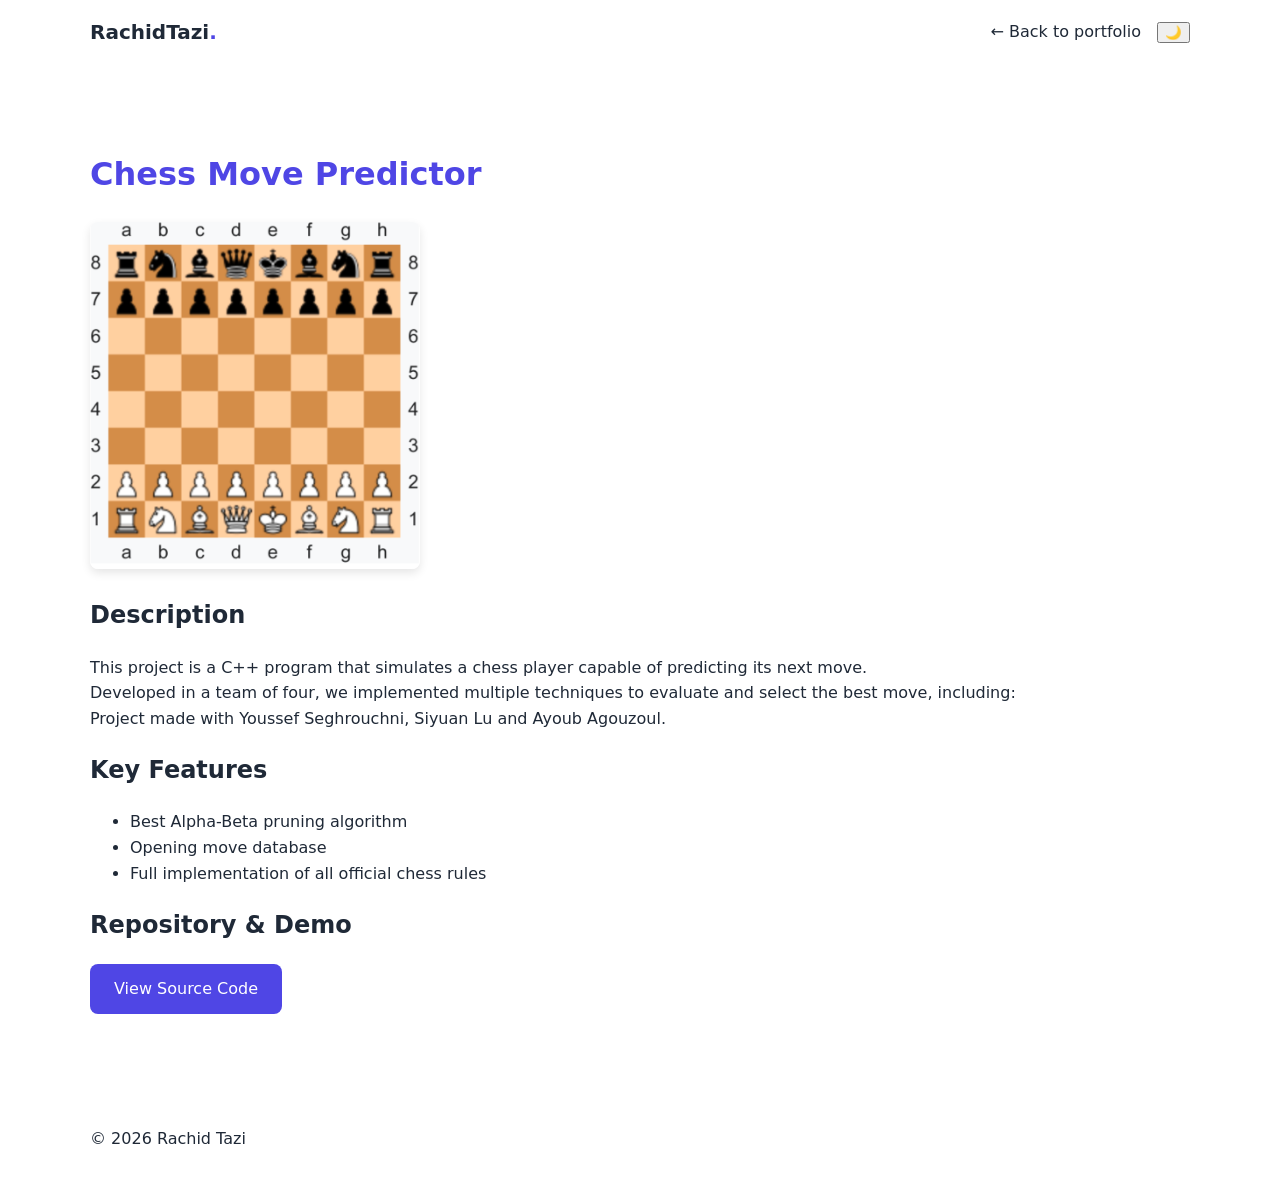
==== projects/chess.html @ f30f595a "Initial commit - deploy portfolio site" ====
<!DOCTYPE html>
<html lang="en">
  <head>
    <meta charset="UTF-8" />
    <meta name="viewport" content="width=device-width, initial-scale=1.0" />
    <title>Chess Move Predictor</title>
    <!-- Re‑use main stylesheet and JS -->
    <link rel="stylesheet" href="../styles/style.css" />
  </head>
  <body>
    <header>
      <nav id="navbar" class="container">
        <a href="../index.html" class="logo">RachidTazi<span class="accent">.</span></a>
        <button id="nav-toggle" aria-label="Toggle navigation">
          <span></span><span></span><span></span>
        </button>
        <ul class="nav-links">
          <li><a href="../index.html#projects">← Back to portfolio</a></li>
          <li><button id="theme-toggle" aria-label="Toggle theme">🌙</button></li>
        </ul>
      </nav>
    </header>

    <main class="container section">
      <h1 class="accent">Chess Move Predictor</h1>
      <p class="subtitle"><!-- One‑line project tagline --> </p>

      <!-- Screenshot or GIF -->
      <img src="../images/chessboard.png" alt="Project preview" style="max-width:30%;border-radius:0.5rem;box-shadow:0 4px 10px rgba(0,0,0,0.1);" />

      <h2>Description</h2>
      <p>This project is a C++ program that simulates a chess player capable of predicting its next move.<br>
        Developed in a team of four, we implemented multiple techniques to evaluate and select the best move, including:<br>
        Project made with Youssef Seghrouchni, Siyuan Lu and Ayoub Agouzoul.
    </p>

      <h2>Key Features</h2>
      <ul>
        <li>Best Alpha-Beta pruning algorithm</li>
        <li>Opening move database</li>
        <li>Full implementation of all official chess rules</li>
      </ul>

      <h2>Repository & Demo</h2>
      <p>
        <a href="https://gitlab.binets.fr/rachid.tazi/logic-and-proofs" class="btn primary" target="_blank">View Source Code</a>
        <!-- Optional demo link -->
        <!-- <a href="#" class="btn" target="_blank">Play Demo</a> -->
      </p>
    </main>

    <footer class="container">
      <p>© <span id="year"></span> Rachid Tazi</p>
    </footer>

    <script src="../js/script.js"></script>
  </body>
</html>
---- styles/style.css ----
:root {
    --accent: #4f46e5;
    --bg: #ffffff;
    --text: #1f2937;
    --bg-alt: #f3f4f6;
  }
  
  [data-theme="dark"] {
    --accent: #6366f1;
    --bg: #111827;
    --text: #f9fafb;
    --bg-alt: #1f2937;
  }
  
  *, *::before, *::after {
    box-sizing: border-box;
  }
  
  body {
    margin: 0;
    font-family: system-ui, -apple-system, "Segoe UI", Roboto, sans-serif;
    line-height: 1.6;
    background: var(--bg);
    color: var(--text);
    scroll-behavior: smooth;
  }
  
  .container {
    width: min(90%, 1100px);
    margin-inline: auto;
    padding-block: 1rem;
  }
  
  .logo {
    font-weight: 700;
    font-size: 1.25rem;
    text-decoration: none;
    color: var(--text);
  }
  
  .accent {
    color: var(--accent);
  }
  
  nav {
    display: flex;
    align-items: center;
    justify-content: space-between;
  }
  
  nav .nav-links {
    list-style: none;
    display: flex;
    gap: 1rem;
    margin: 0;
    padding: 0;
  }
  
  nav a {
    text-decoration: none;
    color: var(--text);
    font-weight: 500;
  }
  
  .btn {
    display: inline-block;
    padding: 0.75rem 1.5rem;
    border-radius: 0.5rem;
    text-decoration: none;
    border: none;
    cursor: pointer;
  }
  
  .btn.primary {
    background: var(--accent);
    color: #fff;
  }
  
  .section {
    padding-block: 4rem;
  }
  
  #projects-slider {
    position: relative;
    overflow: hidden;
    height: 300px;
    border-radius: 1rem;
  }
  
  .slider-track {
    display: flex;
    transition: transform 0.5s ease-in-out;
    width: 100%;
    height: 100%;
  }
  
  .slide {
    min-width: 100%;
    height: 300px;
    background-color: var(--bg-alt); /* couleur d’arrière-plan unie */
    border-radius: 1rem;
    display: flex;
    flex-direction: column;
    align-items: center;
    justify-content: center;
    position: relative;
    text-decoration: none;
    overflow: hidden;
  }

  
  .slide-img {
    max-height: 70%;
    max-width: 90%;
    object-fit: contain;
    display: block;
    border-radius: 0.5rem;
    box-shadow: 0 2px 8px rgba(0, 0, 0, 0.15);
  }
  
  
  .slide .overlay {
    position: absolute;
    inset: 0;
    background: rgba(0, 0, 0, 0.4);
    display: flex;
    align-items: center;
    justify-content: center;
    color: white;
    font-size: 2rem;
  }
  
  .slider-btn {
    position: absolute;
    top: 50%;
    transform: translateY(-50%);
    background: rgba(0, 0, 0, 0.6);
    color: white;
    border: none;
    padding: 0.5rem 1rem;
    font-size: 1.5rem;
    cursor: pointer;
    z-index: 10;
    border-radius: 50%;
  }
  
  .slider-btn.prev {
    left: 1rem;
  }
  
  .slider-btn.next {
    right: 1rem;
  }
  
  .skills-list {
    display: flex;
    flex-wrap: wrap;
    gap: 0.5rem;
    list-style: none;
    padding: 0;
  }
  
  .skills-list li {
    background: var(--bg-alt);
    padding: 0.5rem 1rem;
    border-radius: 0.5rem;
  }
  
  #nav-toggle {
    display: none;
    flex-direction: column;
    gap: 0.25rem;
    background: transparent;
    border: none;
  }
  
  #nav-toggle span {
    width: 24px;
    height: 3px;
    background: var(--text);
    border-radius: 3px;
  }
  
  @media (max-width: 768px) {
    #nav-toggle {
      display: flex;
    }
    nav .nav-links {
      position: absolute;
      top: 64px;
      right: 1rem;
      flex-direction: column;
      background: var(--bg);
      padding: 1rem;
      border-radius: 0.75rem;
      display: none;
    }
    nav .nav-links.open {
      display: flex;
    }
  }
  
  .slide-counter {
    position: absolute;
    bottom: 1rem;
    left: 50%;
    transform: translateX(-50%);
    background: rgba(0, 0, 0, 0.6);
    color: #fff;
    padding: 0.25rem 0.9rem;
    border-radius: 9999px;
    font-size: 0.875rem;
    pointer-events: none;      /* ignore clicks */
    z-index: 15;
  }
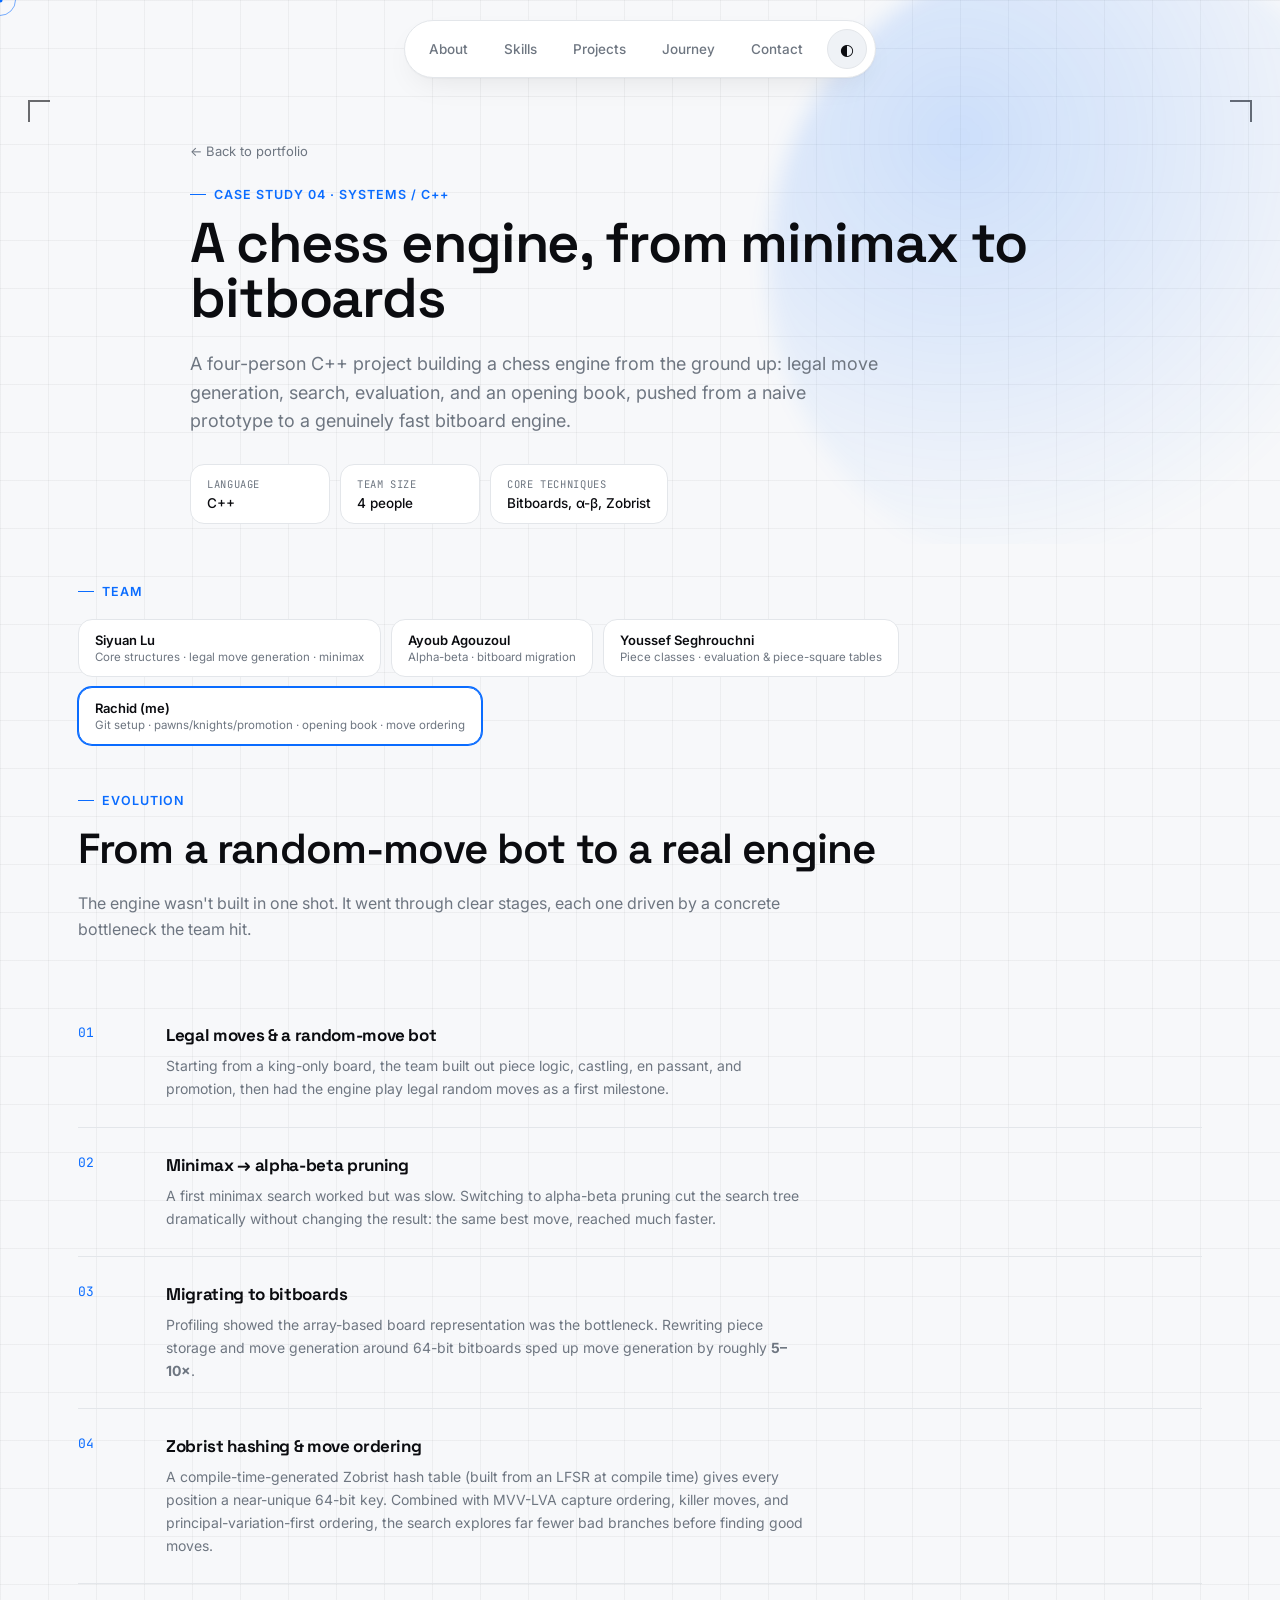
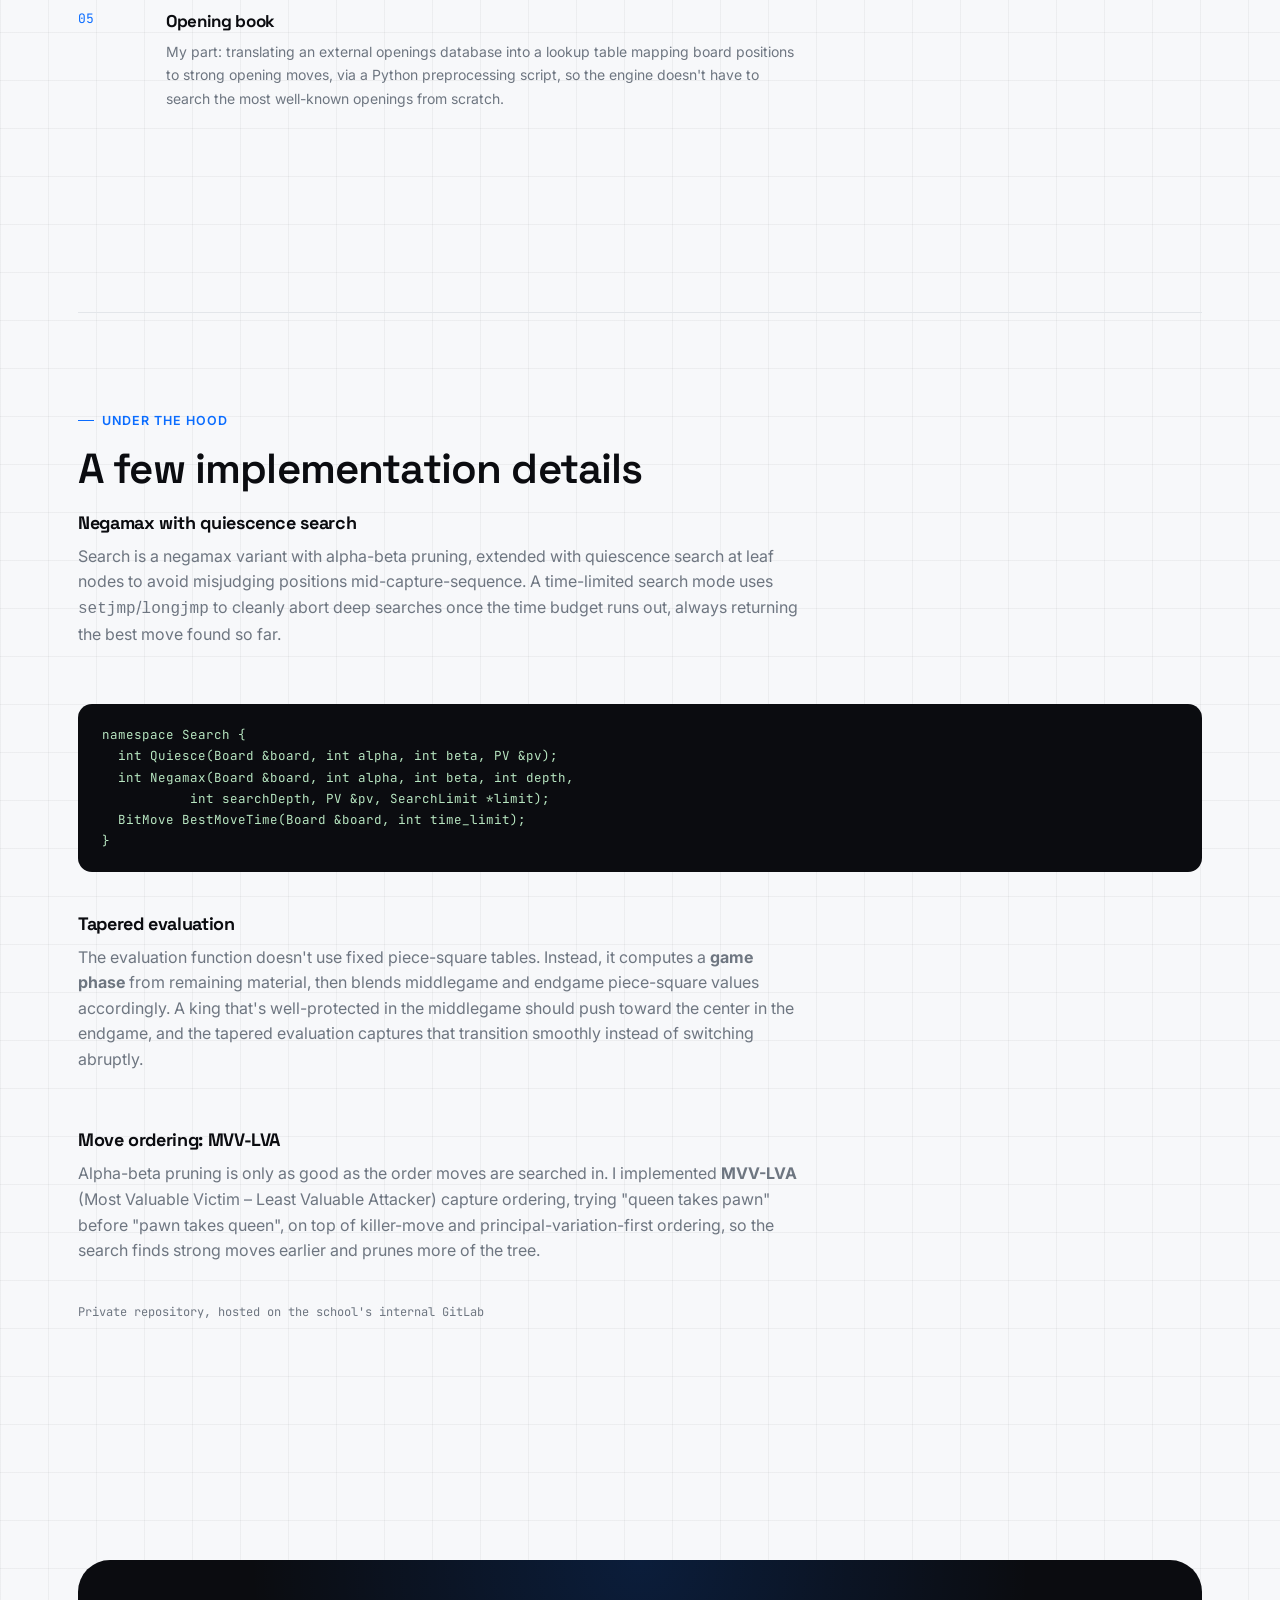
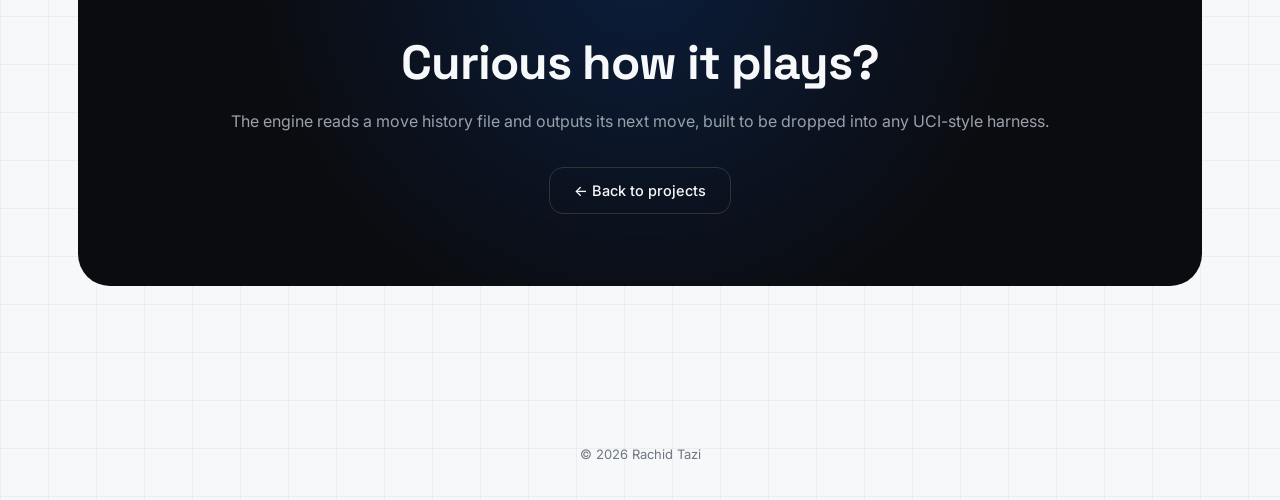
==== commit b04e49f6: "new version of website : 2026" ====
--- a/projects/chess.html
+++ b/projects/chess.html
@@ -1,58 +1,166 @@
-<!DOCTYPE html>
-<html lang="en">
-  <head>
-    <meta charset="UTF-8" />
-    <meta name="viewport" content="width=device-width, initial-scale=1.0" />
-    <title>Chess Move Predictor</title>
-    <!-- Re‑use main stylesheet and JS -->
-    <link rel="stylesheet" href="../styles/style.css" />
-  </head>
-  <body>
-    <header>
-      <nav id="navbar" class="container">
-        <a href="../index.html" class="logo">RachidTazi<span class="accent">.</span></a>
-        <button id="nav-toggle" aria-label="Toggle navigation">
-          <span></span><span></span><span></span>
-        </button>
-        <ul class="nav-links">
-          <li><a href="../index.html#projects">← Back to portfolio</a></li>
-          <li><button id="theme-toggle" aria-label="Toggle theme">🌙</button></li>
-        </ul>
-      </nav>
-    </header>
-
-    <main class="container section">
-      <h1 class="accent">Chess Move Predictor</h1>
-      <p class="subtitle"><!-- One‑line project tagline --> </p>
-
-      <!-- Screenshot or GIF -->
-      <img src="../images/chessboard.png" alt="Project preview" style="max-width:30%;border-radius:0.5rem;box-shadow:0 4px 10px rgba(0,0,0,0.1);" />
-
-      <h2>Description</h2>
-      <p>This project is a C++ program that simulates a chess player capable of predicting its next move.<br>
-        Developed in a team of four, we implemented multiple techniques to evaluate and select the best move, including:<br>
-        Project made with Youssef Seghrouchni, Siyuan Lu and Ayoub Agouzoul.
-    </p>
-
-      <h2>Key Features</h2>
-      <ul>
-        <li>Best Alpha-Beta pruning algorithm</li>
-        <li>Opening move database</li>
-        <li>Full implementation of all official chess rules</li>
-      </ul>
-
-      <h2>Repository & Demo</h2>
-      <p>
-        <a href="https://gitlab.binets.fr/rachid.tazi/logic-and-proofs" class="btn primary" target="_blank">View Source Code</a>
-        <!-- Optional demo link -->
-        <!-- <a href="#" class="btn" target="_blank">Play Demo</a> -->
-      </p>
-    </main>
-
-    <footer class="container">
-      <p>© <span id="year"></span> Rachid Tazi</p>
-    </footer>
-
-    <script src="../js/script.js"></script>
-  </body>
-</html>
+<!DOCTYPE html>
+<html lang="en">
+<head>
+<meta charset="UTF-8">
+<meta name="viewport" content="width=device-width, initial-scale=1.0">
+<title>Chess Engine in C++ | Rachid Tazi</title>
+<meta name="description" content="A bitboard-based chess engine in C++ with alpha-beta search, Zobrist hashing, move ordering, and an opening book.">
+<link rel="preconnect" href="https://fonts.googleapis.com">
+<link href="https://fonts.googleapis.com/css2?family=Space+Grotesk:wght@400;500;600;700&family=Inter:wght@400;500;600&family=JetBrains+Mono:wght@400;500&display=swap" rel="stylesheet">
+<link rel="stylesheet" href="../style.css">
+<style>
+  .hero-case{ min-height:auto; padding-top:140px; padding-bottom:20px; }
+  .hero-case .corner{ top:100px; }
+  .code-block{ background:var(--ink); color:#B8E6C1; font-family:'JetBrains Mono',monospace; font-size:12.5px; padding:20px 24px; border-radius:14px; overflow-x:auto; line-height:1.7; }
+  .code-block .c-muted{ color:#6b7280; }
+  .code-block .c-key{ color:#7dd3fc; }
+  .perft-table{ width:100%; border-collapse:collapse; font-family:'JetBrains Mono',monospace; font-size:12.5px; }
+  .perft-table th, .perft-table td{ padding:10px 14px; text-align:right; border-bottom:1px solid var(--line); }
+  .perft-table th:first-child, .perft-table td:first-child{ text-align:left; color:var(--muted); }
+  .perft-table th{ color:var(--muted); font-weight:500; text-transform:uppercase; font-size:10.5px; letter-spacing:0.05em; }
+  .perft-table td.hl{ color:var(--accent); font-weight:600; }
+</style>
+</head>
+<body>
+
+<div class="cursor-dot" id="cursorDot"></div>
+<div class="cursor-ring" id="cursorRing"></div>
+
+<nav class="nav-pill">
+  <a href="../index.html#about">About</a>
+  <a href="../index.html#skills">Skills</a>
+  <a href="../index.html#projects">Projects</a>
+  <a href="../index.html#experience">Journey</a>
+  <a href="../index.html#contact">Contact</a>
+  <div class="nav-toggle" id="themeToggle" title="Toggle theme">◐</div>
+</nav>
+
+<header class="hero hero-case">
+  <div class="corner tl"></div>
+  <div class="corner tr"></div>
+  <div class="orb"></div>
+  <div class="wrap">
+    <a href="../index.html#projects" class="back-link reveal">← Back to portfolio</a>
+    <div class="eyebrow reveal">Case study 04 · Systems / C++</div>
+    <h1 class="reveal" style="font-size:clamp(32px,5.2vw,56px); max-width:900px;">A chess engine, from minimax to bitboards</h1>
+    <p class="lead reveal" style="max-width:700px;">A four-person C++ project building a chess engine from the ground up: legal move generation, search, evaluation, and an opening book, pushed from a naive prototype to a genuinely fast bitboard engine.</p>
+    <div class="case-meta reveal">
+      <div class="meta-chip"><span class="k">Language</span><span class="v">C++</span></div>
+      <div class="meta-chip"><span class="k">Team size</span><span class="v">4 people</span></div>
+      <div class="meta-chip"><span class="k">Core techniques</span><span class="v">Bitboards, α-β, Zobrist</span></div>
+    </div>
+  </div>
+</header>
+
+<section style="padding-top:40px;">
+  <div class="wrap">
+    <div class="eyebrow reveal">Team</div>
+    <div class="role-row reveal" style="margin-bottom:48px;">
+      <div class="role-chip"><span class="rn">Siyuan Lu</span><span class="rt">Core structures · legal move generation · minimax</span></div>
+      <div class="role-chip"><span class="rn">Ayoub Agouzoul</span><span class="rt">Alpha-beta · bitboard migration</span></div>
+      <div class="role-chip"><span class="rn">Youssef Seghrouchni</span><span class="rt">Piece classes · evaluation &amp; piece-square tables</span></div>
+      <div class="role-chip me"><span class="rn">Rachid (me)</span><span class="rt">Git setup · pawns/knights/promotion · opening book · move ordering</span></div>
+    </div>
+
+    <div class="eyebrow reveal">Evolution</div>
+    <h2 class="section-title reveal">From a random-move bot to a real engine</h2>
+    <p class="section-sub reveal" style="max-width:720px;">The engine wasn't built in one shot. It went through clear stages, each one driven by a concrete bottleneck the team hit.</p>
+
+    <div class="approach-steps reveal" style="margin-bottom:56px;">
+      <div class="approach-step">
+        <span class="anum">01</span>
+        <div><h3>Legal moves &amp; a random-move bot</h3><p>Starting from a king-only board, the team built out piece logic, castling, en passant, and promotion, then had the engine play legal random moves as a first milestone.</p></div>
+      </div>
+      <div class="approach-step">
+        <span class="anum">02</span>
+        <div><h3>Minimax → alpha-beta pruning</h3><p>A first minimax search worked but was slow. Switching to alpha-beta pruning cut the search tree dramatically without changing the result: the same best move, reached much faster.</p></div>
+      </div>
+      <div class="approach-step">
+        <span class="anum">03</span>
+        <div><h3>Migrating to bitboards</h3><p>Profiling showed the array-based board representation was the bottleneck. Rewriting piece storage and move generation around 64-bit bitboards sped up move generation by roughly <strong>5–10×</strong>.</p></div>
+      </div>
+      <div class="approach-step">
+        <span class="anum">04</span>
+        <div><h3>Zobrist hashing &amp; move ordering</h3><p>A compile-time-generated Zobrist hash table (built from an LFSR at compile time) gives every position a near-unique 64-bit key. Combined with MVV-LVA capture ordering, killer moves, and principal-variation-first ordering, the search explores far fewer bad branches before finding good moves.</p></div>
+      </div>
+      <div class="approach-step">
+        <span class="anum">05</span>
+        <div><h3>Opening book</h3><p>My part: translating an external openings database into a lookup table mapping board positions to strong opening moves, via a Python preprocessing script, so the engine doesn't have to search the most well-known openings from scratch.</p></div>
+      </div>
+    </div>
+  </div>
+</section>
+
+<div class="wrap"><div class="divider-line"></div></div>
+
+<section style="padding-top:0;">
+  <div class="wrap">
+    <div class="eyebrow reveal">Under the hood</div>
+    <h2 class="section-title reveal">A few implementation details</h2>
+
+    <h3 class="reveal" style="font-size:18px; margin-bottom:10px;">Negamax with quiescence search</h3>
+    <p class="section-sub reveal" style="max-width:720px;">
+      Search is a negamax variant with alpha-beta pruning, extended with quiescence search at leaf nodes to avoid misjudging positions mid-capture-sequence. A time-limited search mode uses <code>setjmp</code>/<code>longjmp</code> to cleanly abort deep searches once the time budget runs out, always returning the best move found so far.
+    </p>
+    <div class="code-block reveal" style="margin-bottom:40px;">
+namespace Search {<br>
+&nbsp;&nbsp;int Quiesce(Board &amp;board, int alpha, int beta, PV &amp;pv);<br>
+&nbsp;&nbsp;int Negamax(Board &amp;board, int alpha, int beta, int depth,<br>
+&nbsp;&nbsp;&nbsp;&nbsp;&nbsp;&nbsp;&nbsp;&nbsp;&nbsp;&nbsp; int searchDepth, PV &amp;pv, SearchLimit *limit);<br>
+&nbsp;&nbsp;BitMove BestMoveTime(Board &amp;board, int time_limit);<br>
+}
+    </div>
+
+    <h3 class="reveal" style="font-size:18px; margin-bottom:10px;">Tapered evaluation</h3>
+    <p class="section-sub reveal" style="max-width:720px;">
+      The evaluation function doesn't use fixed piece-square tables. Instead, it computes a <strong>game phase</strong> from remaining material, then blends middlegame and endgame piece-square values accordingly. A king that's well-protected in the middlegame should push toward the center in the endgame, and the tapered evaluation captures that transition smoothly instead of switching abruptly.
+    </p>
+
+    <h3 class="reveal" style="font-size:18px; margin-bottom:10px;">Move ordering: MVV-LVA</h3>
+    <p class="section-sub reveal" style="max-width:720px; margin-bottom:40px;">
+      Alpha-beta pruning is only as good as the order moves are searched in. I implemented <strong>MVV-LVA</strong> (Most Valuable Victim – Least Valuable Attacker) capture ordering, trying "queen takes pawn" before "pawn takes queen", on top of killer-move and principal-variation-first ordering, so the search finds strong moves earlier and prunes more of the tree.
+    </p>
+
+    <div class="hero-actions reveal">
+      <span style="font-family:'JetBrains Mono',monospace; font-size:12px; color:var(--muted);">Private repository, hosted on the school's internal GitLab</span>
+    </div>
+  </div>
+</section>
+
+<section>
+  <div class="wrap reveal">
+    <div class="contact-card">
+      <h2>Curious how it plays?</h2>
+      <p>The engine reads a move history file and outputs its next move, built to be dropped into any UCI-style harness.</p>
+      <div class="contact-actions">
+        <a href="../index.html#projects" class="btn btn-ghost">← Back to projects</a>
+      </div>
+    </div>
+  </div>
+</section>
+
+<footer>© 2026 Rachid Tazi</footer>
+
+<script>
+  const dot = document.getElementById('cursorDot');
+  const ring = document.getElementById('cursorRing');
+  window.addEventListener('mousemove', (e) => {
+    dot.style.left = e.clientX + 'px'; dot.style.top = e.clientY + 'px';
+    ring.style.left = e.clientX + 'px'; ring.style.top = e.clientY + 'px';
+  });
+  document.querySelectorAll('a, button').forEach(el => {
+    el.addEventListener('mouseenter', () => ring.classList.add('active'));
+    el.addEventListener('mouseleave', () => ring.classList.remove('active'));
+  });
+
+  const root = document.documentElement;
+  document.getElementById('themeToggle').addEventListener('click', () => root.classList.toggle('dark'));
+
+  const revealEls = document.querySelectorAll('.reveal');
+  const io = new IntersectionObserver((entries) => {
+    entries.forEach(e => { if(e.isIntersecting){ e.target.classList.add('in'); io.unobserve(e.target); } });
+  }, { threshold: 0.12 });
+  revealEls.forEach(el => io.observe(el));
+</script>
+</body>
+</html>
--- a/style.css
+++ b/style.css
@@ -0,0 +1,342 @@
+:root{
+    --bg:#F7F8FA;
+    --surface:#FFFFFF;
+    --surface-2:#EFF2F6;
+    --ink:#0B0C10;
+    --muted:#6E7681;
+    --accent:#0A6CFF;
+    --accent-2:#00C2D1;
+    --line:#E3E6EA;
+    --glow: rgba(10,108,255,0.18);
+    --grid-line: rgba(10,12,16,0.045);
+    --radius: 22px;
+    --shadow: 0 1px 2px rgba(10,12,16,0.04), 0 12px 32px -12px rgba(10,12,16,0.10);
+  }
+  html.dark{
+    --bg:#08090C;
+    --surface:#131519;
+    --surface-2:#1A1D22;
+    --ink:#F4F6F8;
+    --muted:#9AA1AC;
+    --accent:#4FA3FF;
+    --accent-2:#00D9E8;
+    --line:#24272D;
+    --glow: rgba(79,163,255,0.22);
+    --grid-line: rgba(255,255,255,0.045);
+    --shadow: 0 1px 2px rgba(0,0,0,0.3), 0 20px 44px -16px rgba(0,0,0,0.6);
+  }
+  *{box-sizing:border-box; margin:0; padding:0;}
+  html{scroll-behavior:smooth;}
+  body{
+    background:
+      linear-gradient(var(--grid-line) 1px, transparent 1px),
+      linear-gradient(90deg, var(--grid-line) 1px, transparent 1px),
+      var(--bg);
+    background-size: 48px 48px, 48px 48px, 100% 100%;
+    color:var(--ink);
+    font-family:'Inter',system-ui,sans-serif;
+    -webkit-font-smoothing:antialiased;
+    transition:background-color .4s ease, color .4s ease;
+    overflow-x:hidden;
+    cursor:none;
+  }
+  h1,h2,h3,.display{ font-family:'Space Grotesk',sans-serif; letter-spacing:-0.02em; }
+  .mono{ font-family:'JetBrains Mono',monospace; letter-spacing:0.02em; }
+  a{ color:inherit; text-decoration:none; }
+  img{ max-width:100%; display:block; }
+  .wrap{ max-width:1180px; margin:0 auto; padding:0 28px; }
+
+  /* ---------- CUSTOM CURSOR (HUD reticle) ---------- */
+  .cursor-dot, .cursor-ring{ position:fixed; top:0; left:0; pointer-events:none; z-index:9999; border-radius:50%; transform:translate(-50%,-50%); }
+  .cursor-dot{ width:5px; height:5px; background:var(--accent); }
+  .cursor-ring{ width:32px; height:32px; border:1px solid var(--accent); opacity:.55; transition: width .2s ease, height .2s ease, opacity .2s ease, background .2s ease; }
+  .cursor-ring.active{ width:52px; height:52px; background:var(--glow); opacity:.9; }
+  @media (max-width:900px){ .cursor-dot,.cursor-ring{ display:none; } body{ cursor:auto; } }
+
+  /* ---------- BOOT SEQUENCE ---------- */
+  #boot{
+    position:fixed; inset:0; z-index:10000; background:#08090C; color:#4FA3FF;
+    display:flex; flex-direction:column; align-items:center; justify-content:center;
+    font-family:'JetBrains Mono',monospace; letter-spacing:0.06em;
+    transition: opacity .6s ease, visibility .6s ease;
+  }
+  #boot .boot-line{ font-size:13px; opacity:0; margin-bottom:8px; animation: bootIn .4s ease forwards; }
+  #boot .boot-line:nth-child(1){ animation-delay:.1s; }
+  #boot .boot-line:nth-child(2){ animation-delay:.5s; }
+  #boot .boot-line:nth-child(3){ animation-delay:.9s; }
+  #boot .bar{ width:220px; height:2px; background:#1A1D22; margin-top:18px; overflow:hidden; border-radius:2px; }
+  #boot .bar-fill{ height:100%; width:0%; background:linear-gradient(90deg,#4FA3FF,#00D9E8); animation: bootBar 1.3s ease-in forwards; animation-delay:.3s; }
+  @keyframes bootIn{ to{ opacity:.85; } }
+  @keyframes bootBar{ to{ width:100%; } }
+  #boot.hide{ opacity:0; visibility:hidden; }
+
+  /* ---------- NAV ---------- */
+  .nav-pill{
+    position:fixed; top:20px; left:50%; transform:translateX(-50%);
+    z-index:100;
+    display:flex; align-items:center; gap:4px;
+    background:var(--surface);
+    border:1px solid var(--line);
+    border-radius:999px;
+    padding:8px 8px;
+    box-shadow:var(--shadow);
+    backdrop-filter: blur(12px);
+  }
+  .nav-pill a{
+    font-size:13.5px; font-weight:500; color:var(--muted);
+    padding:9px 16px; border-radius:999px; transition: all .25s ease;
+  }
+  .nav-pill a:hover{ color:var(--ink); background:var(--surface-2); }
+  .nav-toggle{
+    width:40px; height:40px; border-radius:50%;
+    display:flex; align-items:center; justify-content:center;
+    background:var(--surface-2); border:1px solid var(--line);
+    cursor:none; font-size:16px; margin-left:4px;
+    transition: transform .3s ease;
+  }
+  .nav-toggle:hover{ transform:rotate(20deg); }
+
+  /* ---------- HERO ---------- */
+  .hero{
+    position:relative;
+    min-height:100vh;
+    display:flex; flex-direction:column; justify-content:center;
+    padding-top:120px;
+    overflow:hidden;
+  }
+  .corner{ position:absolute; width:22px; height:22px; border-color:var(--accent); opacity:.6; }
+  .corner.tl{ top:100px; left:28px; border-top:2px solid; border-left:2px solid; }
+  .corner.tr{ top:100px; right:28px; border-top:2px solid; border-right:2px solid; }
+  .orb{
+    position:absolute; top:-10%; right:-10%;
+    width:640px; height:640px; border-radius:50%;
+    background: radial-gradient(circle at 30% 30%, var(--glow), transparent 70%);
+    filter: blur(10px);
+    pointer-events:none;
+    animation: floaty 12s ease-in-out infinite;
+  }
+  @keyframes floaty{
+    0%,100%{ transform: translate(0,0) scale(1); }
+    50%{ transform: translate(-30px, 40px) scale(1.06); }
+  }
+  .scanline{ position:absolute; left:0; right:0; height:1px; background:linear-gradient(90deg,transparent,var(--accent-2),transparent); opacity:.5; animation: scan 6s linear infinite; }
+  @keyframes scan{ 0%{ top:15%; } 50%{ top:80%; } 100%{ top:15%; } }
+
+  .status-line{
+    display:inline-flex; align-items:center; gap:10px;
+    font-size:12px; color:var(--muted);
+    padding:8px 14px; border:1px solid var(--line); border-radius:999px;
+    background:var(--surface); width:fit-content;
+    margin-bottom:32px;
+  }
+  .dot{ width:7px; height:7px; border-radius:50%; background:var(--accent-2); box-shadow:0 0 0 4px var(--glow); animation: pulse 2s ease-in-out infinite; }
+  @keyframes pulse{ 0%,100%{ opacity:1; } 50%{ opacity:.4; } }
+
+  .hero h1{
+    font-size: clamp(48px, 9vw, 108px);
+    font-weight:600;
+    line-height:0.98;
+    max-width: 1000px;
+  }
+  .hero h1 span{
+    background: linear-gradient(100deg, var(--accent), var(--accent-2));
+    -webkit-background-clip:text; background-clip:text; color:transparent;
+  }
+  .hero p.lead{
+    font-size:18px; color:var(--muted); max-width:560px; margin-top:24px; line-height:1.6;
+  }
+  .hero-actions{ display:flex; gap:14px; margin-top:40px; flex-wrap:wrap; }
+  .btn{
+    display:inline-flex; align-items:center; gap:8px;
+    padding:14px 24px; border-radius:14px; font-weight:500; font-size:14.5px;
+    cursor:none; border:1px solid transparent; transition: all .25s ease;
+  }
+  .btn-primary{ background:var(--ink); color:var(--bg); position:relative; overflow:hidden; }
+  .btn-primary:hover{ transform:translateY(-2px); box-shadow: 0 0 0 1px var(--accent), var(--shadow); }
+  .btn-ghost{ border-color:var(--line); background:var(--surface); }
+  .btn-ghost:hover{ border-color:var(--accent); color:var(--accent); }
+
+  .console{
+    position:absolute; right:28px; bottom:64px;
+    width:280px; background:var(--surface); border:1px solid var(--line);
+    border-radius:20px; padding:20px; box-shadow:var(--shadow);
+  }
+  .console::before{ content:'SYS.READOUT'; position:absolute; top:-9px; left:16px; background:var(--bg); padding:0 8px; font-family:'JetBrains Mono',monospace; font-size:9.5px; color:var(--accent); letter-spacing:0.1em; }
+  .console .row{ display:flex; justify-content:space-between; align-items:center; padding:9px 0; border-bottom:1px dashed var(--line); font-size:12.5px; }
+  .console .row:last-child{ border-bottom:none; }
+  .console .label{ color:var(--muted); }
+  .console .val{ font-family:'JetBrains Mono',monospace; color:var(--ink); }
+  .console .val.live{ color:var(--accent); }
+
+  /* ---------- SECTION SHARED ---------- */
+  section{ padding:120px 0; position:relative; }
+  .eyebrow{ font-size:12.5px; color:var(--accent); font-weight:600; letter-spacing:0.08em; text-transform:uppercase; margin-bottom:14px; display:flex; align-items:center; gap:8px; }
+  .eyebrow::before{ content:''; width:16px; height:1px; background:var(--accent); }
+  .section-title{ font-size: clamp(28px,4vw,42px); font-weight:600; margin-bottom:16px; }
+  .section-sub{ color:var(--muted); max-width:560px; font-size:16px; line-height:1.6; margin-bottom:56px; }
+  .reveal{ opacity:0; transform:translateY(28px); transition: opacity .7s ease, transform .7s ease; }
+  .reveal.in{ opacity:1; transform:translateY(0); }
+
+  /* ---------- ABOUT / SKILLS ---------- */
+  .skills-grid{ display:grid; grid-template-columns:repeat(auto-fit,minmax(220px,1fr)); gap:16px; }
+  .skill-card{ background:var(--surface); border:1px solid var(--line); border-radius:var(--radius); padding:24px; transition: transform .3s ease, border-color .3s ease, box-shadow .3s ease; position:relative; }
+  .skill-card:hover{ transform:translateY(-4px); border-color:var(--accent); box-shadow:0 0 0 1px var(--accent), var(--shadow); }
+  .skill-card h3{ font-size:16px; margin-bottom:8px; }
+  .skill-card p{ font-size:13.5px; color:var(--muted); line-height:1.5; }
+  .chip-row{ display:flex; flex-wrap:wrap; gap:8px; margin-top:14px; }
+  .chip{ font-size:11.5px; font-family:'JetBrains Mono',monospace; padding:5px 10px; border-radius:8px; background:var(--surface-2); color:var(--muted); }
+
+  /* ---------- PROJECTS ---------- */
+  .filters{ display:flex; flex-wrap:wrap; gap:10px; margin-bottom:36px; }
+  .filter-btn{
+    font-size:13px; font-weight:500; padding:9px 18px; border-radius:999px;
+    border:1px solid var(--line); background:var(--surface); color:var(--muted);
+    cursor:none; transition: all .25s ease;
+  }
+  .filter-btn:hover{ color:var(--ink); }
+  .filter-btn.active{ background:var(--ink); color:var(--bg); border-color:var(--ink); }
+
+  .projects-grid{ display:grid; grid-template-columns:repeat(12,1fr); gap:20px; }
+  .project-card{
+    grid-column: span 6;
+    background:var(--surface); border:1px solid var(--line); border-radius:var(--radius);
+    padding:28px; position:relative; overflow:hidden;
+    transition: transform .35s ease, box-shadow .35s ease, border-color .35s ease;
+    display:flex; flex-direction:column; justify-content:space-between; min-height:260px;
+  }
+  .project-card.large{ grid-column:span 8; }
+  .project-card.small{ grid-column:span 4; }
+  .project-card:hover{ transform:translateY(-6px); box-shadow:var(--shadow); border-color:var(--accent); }
+  .project-card::before{
+    content:''; position:absolute; inset:0; opacity:0;
+    background: radial-gradient(circle at 85% 15%, var(--glow), transparent 60%);
+    transition: opacity .4s ease;
+  }
+  .project-card:hover::before{ opacity:1; }
+  .hud{ position:absolute; width:14px; height:14px; border-color:var(--accent); opacity:0; transition:opacity .3s ease; }
+  .hud.tl{ top:10px; left:10px; border-top:1.5px solid; border-left:1.5px solid; }
+  .hud.br{ bottom:10px; right:10px; border-bottom:1.5px solid; border-right:1.5px solid; }
+  .project-card:hover .hud{ opacity:.8; }
+  .project-top{ display:flex; justify-content:space-between; align-items:flex-start; }
+  .project-index{ font-family:'JetBrains Mono',monospace; font-size:12px; color:var(--muted); }
+  .project-link{ width:36px; height:36px; border-radius:50%; border:1px solid var(--line); display:flex; align-items:center; justify-content:center; font-size:14px; transition: all .25s ease; }
+  .project-card:hover .project-link{ background:var(--accent); color:#fff; border-color:var(--accent); transform:rotate(45deg); }
+  .project-card h3{ font-size:22px; margin:20px 0 8px; }
+  .project-card p{ color:var(--muted); font-size:14px; line-height:1.55; margin-bottom:16px; }
+
+  /* ---------- EXPERIENCE TIMELINE ---------- */
+  .timeline{ position:relative; padding-left:32px; }
+  .timeline::before{ content:''; position:absolute; left:6px; top:6px; bottom:6px; width:1px; background:var(--line); }
+  .tl-item{ position:relative; padding-bottom:44px; }
+  .tl-item:last-child{ padding-bottom:0; }
+  .tl-item::before{ content:''; position:absolute; left:-32px; top:4px; width:13px; height:13px; border-radius:50%; background:var(--surface); border:2px solid var(--accent); }
+  .tl-date{ font-family:'JetBrains Mono',monospace; font-size:12px; color:var(--accent); margin-bottom:6px; display:block; }
+  .tl-item h3{ font-size:19px; margin-bottom:4px; }
+  .tl-item .role{ color:var(--muted); font-size:14px; margin-bottom:10px; }
+  .tl-item p{ color:var(--muted); font-size:14px; line-height:1.6; max-width:560px; }
+
+  /* ---------- CONTACT ---------- */
+  .contact-card{
+    background:var(--ink); color:var(--bg); border-radius:32px; padding:72px 56px;
+    text-align:center; position:relative; overflow:hidden;
+  }
+  .contact-card::before{
+    content:''; position:absolute; inset:0;
+    background: radial-gradient(circle at 50% 0%, var(--glow), transparent 60%);
+  }
+  .contact-card h2{ font-size:clamp(30px,5vw,48px); margin-bottom:18px; position:relative; }
+  .contact-card p{ color:#9AA1AC; margin-bottom:36px; position:relative; }
+  .contact-actions{ display:flex; gap:14px; justify-content:center; flex-wrap:wrap; position:relative; }
+  .contact-card .btn-primary{ background:var(--bg); color:var(--ink); }
+  .contact-card .btn-ghost{ border-color:#333; background:transparent; color:var(--bg); }
+
+  footer{ padding:40px 0; text-align:center; color:var(--muted); font-size:13px; }
+
+  @media (prefers-reduced-motion: reduce){
+    *{ animation:none !important; transition:none !important; }
+  }
+
+  @media (max-width:760px){
+    .nav-pill a:not(.nav-toggle){ display:none; }
+    .console{ display:none; }
+    .corner{ display:none; }
+    .project-card, .project-card.large, .project-card.small{ grid-column: span 12; }
+    .contact-card{ padding:48px 24px; }
+  }
+
+/* ================= PROJECT DETAIL PAGES ================= */
+.back-link{ display:inline-flex; align-items:center; gap:8px; font-size:13px; color:var(--muted); margin-bottom:28px; transition: color .25s ease; }
+.back-link:hover{ color:var(--accent); }
+
+.case-meta{ display:flex; flex-wrap:wrap; gap:10px; margin-top:28px; }
+.meta-chip{ display:flex; flex-direction:column; gap:2px; padding:12px 16px; border:1px solid var(--line); border-radius:14px; background:var(--surface); min-width:140px; }
+.meta-chip .k{ font-size:10.5px; text-transform:uppercase; letter-spacing:0.06em; color:var(--muted); font-family:'JetBrains Mono',monospace; }
+.meta-chip .v{ font-size:13.5px; font-weight:500; margin-top:2px; }
+
+.abstract-box{ background:var(--surface); border:1px solid var(--line); border-left:3px solid var(--accent); border-radius:16px; padding:28px 32px; font-size:15.5px; line-height:1.7; color:var(--ink); margin-top:16px; }
+
+.approach-steps{ display:flex; flex-direction:column; gap:0; }
+.approach-step{ display:grid; grid-template-columns:64px 1fr; gap:24px; padding:26px 0; border-bottom:1px solid var(--line); }
+.approach-step:last-child{ border-bottom:none; }
+.approach-step .anum{ font-family:'JetBrains Mono',monospace; font-size:13px; color:var(--accent); }
+.approach-step h3{ font-size:17px; margin-bottom:8px; }
+.approach-step p{ font-size:14px; color:var(--muted); line-height:1.65; max-width:640px; }
+
+.criteria-grid{ display:grid; grid-template-columns:repeat(4,1fr); gap:16px; }
+.criteria-card{ background:var(--surface); border:1px solid var(--line); border-radius:16px; padding:20px; }
+.criteria-card .ck{ font-family:'JetBrains Mono',monospace; font-size:11px; color:var(--accent); text-transform:uppercase; letter-spacing:0.05em; }
+.criteria-card p{ font-size:13px; color:var(--muted); margin-top:8px; line-height:1.55; }
+@media (max-width:800px){ .criteria-grid{ grid-template-columns:1fr 1fr; } }
+@media (max-width:500px){ .criteria-grid{ grid-template-columns:1fr; } }
+
+.future-list{ display:flex; flex-direction:column; gap:14px; }
+.future-item{ display:flex; gap:14px; align-items:flex-start; padding:16px 20px; background:var(--surface); border:1px solid var(--line); border-radius:14px; }
+.future-item .fi-dot{ width:8px; height:8px; border-radius:50%; background:var(--accent-2); margin-top:6px; flex-shrink:0; }
+.future-item p{ font-size:14px; color:var(--muted); line-height:1.6; }
+
+.diagram-wrap{ background:var(--surface); border:1px solid var(--line); border-radius:var(--radius); padding:32px; margin-top:8px; }
+
+.case-nav-footer{ display:flex; justify-content:space-between; align-items:center; padding:32px 0; border-top:1px solid var(--line); margin-top:40px; }
+
+/* ================= SHARED CASE-STUDY COMPONENTS ================= */
+.subcase-tag{ display:inline-flex; align-items:center; gap:8px; font-family:'JetBrains Mono',monospace; font-size:11.5px; color:var(--accent); background:var(--surface-2); padding:6px 14px; border-radius:999px; margin-bottom:18px; }
+.divider-line{ height:1px; background:var(--line); margin:0 0 100px; }
+.role-row{ display:flex; flex-wrap:wrap; gap:10px; margin-top:20px; }
+.role-chip{ display:flex; flex-direction:column; gap:2px; padding:12px 16px; border:1px solid var(--line); border-radius:14px; background:var(--surface); }
+.role-chip.me{ border-color:var(--accent); box-shadow:0 0 0 1px var(--accent); }
+.role-chip .rn{ font-size:13px; font-weight:600; }
+.role-chip .rt{ font-size:11.5px; color:var(--muted); }
+
+.compare-grid{ display:grid; grid-template-columns:repeat(4,1fr); gap:16px; }
+.compare-card{ background:var(--surface); border:1px solid var(--line); border-radius:16px; padding:22px; text-align:center; }
+.compare-card.best{ border-color:var(--accent); box-shadow:0 0 0 1px var(--accent); }
+.compare-card .cm-label{ font-family:'JetBrains Mono',monospace; font-size:10.5px; color:var(--muted); text-transform:uppercase; letter-spacing:0.05em; }
+.compare-card .cm-value{ font-family:'Space Grotesk',sans-serif; font-size:28px; font-weight:600; margin-top:8px; color:var(--ink); }
+.compare-card.best .cm-value{ color:var(--accent); }
+.compare-card .cm-note{ font-size:11.5px; color:var(--muted); margin-top:6px; }
+@media (max-width:800px){ .compare-grid{ grid-template-columns:1fr 1fr; } }
+
+.exp-grid{ display:grid; grid-template-columns:repeat(4,1fr); gap:16px; }
+.exp-card{ background:var(--surface); border:1px solid var(--line); border-radius:16px; padding:20px; }
+.exp-card .ek{ font-family:'JetBrains Mono',monospace; font-size:11px; color:var(--accent); text-transform:uppercase; }
+.exp-card h4{ font-size:15px; margin:8px 0 6px; }
+.exp-card p{ font-size:12.5px; color:var(--muted); line-height:1.5; }
+@media (max-width:800px){ .exp-grid{ grid-template-columns:1fr 1fr; } }
+@media (max-width:500px){ .exp-grid{ grid-template-columns:1fr; } }
+
+/* ================= MEDIA GALLERY (project pages) ================= */
+.shot-grid{ display:grid; grid-template-columns:repeat(3,1fr); gap:16px; }
+.shot{ border:1px solid var(--line); border-radius:16px; overflow:hidden; background:var(--surface); }
+.shot img, .shot video{ width:100%; height:220px; object-fit:cover; display:block; }
+.shot .cap{ padding:12px 16px; font-size:12px; color:var(--muted); border-top:1px solid var(--line); }
+.shot.wide{ grid-column:span 2; }
+.shot.wide img, .shot.wide video{ height:280px; }
+@media (max-width:800px){ .shot-grid{ grid-template-columns:1fr 1fr; } .shot.wide{ grid-column:span 2; } }
+@media (max-width:520px){ .shot-grid{ grid-template-columns:1fr; } .shot.wide{ grid-column:span 1; } }
+
+.week-strip{ display:flex; gap:14px; overflow-x:auto; padding-bottom:12px; scrollbar-width:thin; }
+.week-card{ flex:0 0 200px; border:1px solid var(--line); border-radius:14px; overflow:hidden; background:var(--surface); }
+.week-card img{ width:100%; height:130px; object-fit:cover; display:block; }
+.week-card .wk-label{ padding:10px 14px; }
+.week-card .wk-num{ font-family:'JetBrains Mono',monospace; font-size:10px; color:var(--accent); }
+.week-card .wk-title{ font-size:12.5px; margin-top:2px; }
